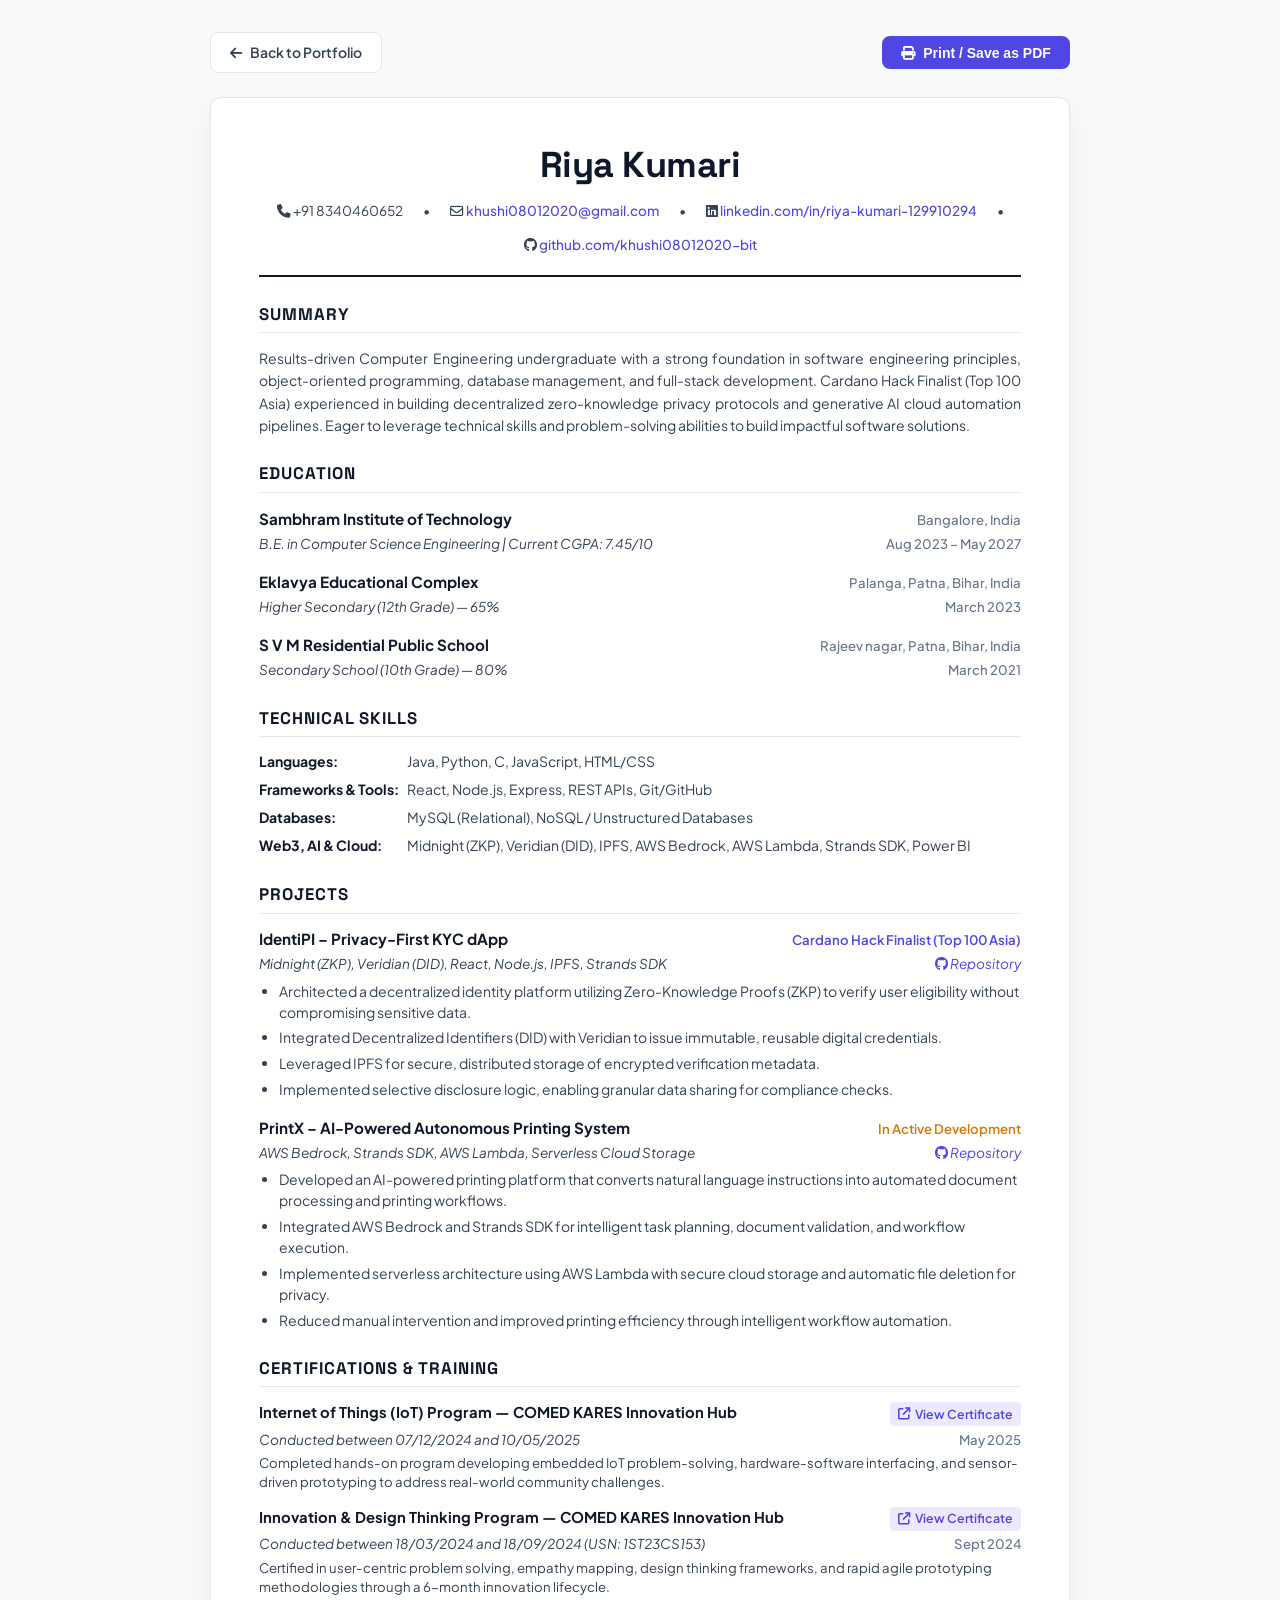
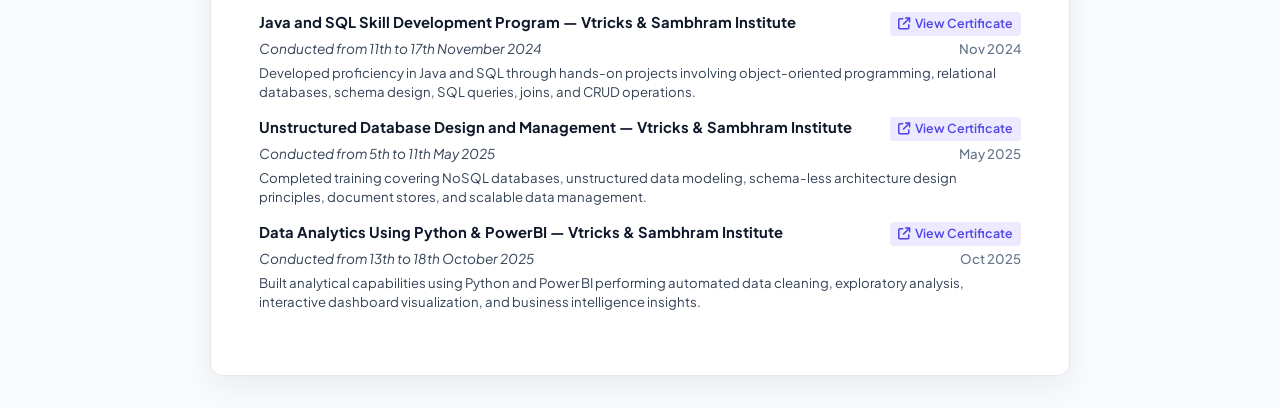
==== resume.html @ e26a0f0b "feat: add 5 verified certificates with preview links, descriptions, and printable resume" ====
<!DOCTYPE html>
<html lang="en">
<head>
  <meta charset="UTF-8" />
  <meta name="viewport" content="width=device-width, initial-scale=1.0" />
  <title>Riya Kumari - Resume</title>
  <link rel="preconnect" href="https://fonts.googleapis.com">
  <link rel="preconnect" href="https://fonts.gstatic.com" crossorigin>
  <link href="https://fonts.googleapis.com/css2?family=Plus+Jakarta+Sans:wght@300;400;500;600;700;800&family=Space+Grotesk:wght@600;700&display=swap" rel="stylesheet">
  <link rel="stylesheet" href="https://cdnjs.cloudflare.com/ajax/libs/font-awesome/6.5.1/css/all.min.css" />
  <style>
    :root {
      --primary: #0f172a;
      --secondary: #334155;
      --muted: #64748b;
      --accent: #4f46e5;
      --border: #e2e8f0;
      --bg: #f8fafc;
      --card-bg: #ffffff;
    }

    * {
      box-sizing: border-box;
      margin: 0;
      padding: 0;
    }

    body {
      font-family: 'Plus Jakarta Sans', system-ui, sans-serif;
      background-color: var(--bg);
      color: var(--primary);
      line-height: 1.55;
      font-size: 14px;
      padding: 2rem 1rem;
    }

    .resume-wrapper {
      max-width: 860px;
      margin: 0 auto;
      background: var(--card-bg);
      border-radius: 12px;
      padding: 2.5rem 3rem;
      box-shadow: 0 10px 30px rgba(0, 0, 0, 0.06);
      border: 1px solid var(--border);
    }

    .action-bar {
      max-width: 860px;
      margin: 0 auto 1.5rem auto;
      display: flex;
      justify-content: space-between;
      align-items: center;
    }

    .btn {
      display: inline-flex;
      align-items: center;
      gap: 0.5rem;
      padding: 0.55rem 1.2rem;
      font-size: 0.875rem;
      font-weight: 600;
      border-radius: 8px;
      text-decoration: none;
      cursor: pointer;
      border: none;
      transition: all 0.2s;
    }

    .btn-primary {
      background: var(--accent);
      color: #fff;
    }
    .btn-primary:hover {
      background: #4338ca;
    }

    .btn-secondary {
      background: #fff;
      color: var(--secondary);
      border: 1px solid var(--border);
    }
    .btn-secondary:hover {
      background: #f1f5f9;
    }

    /* Header */
    .resume-header {
      border-bottom: 2px solid var(--primary);
      padding-bottom: 1.25rem;
      margin-bottom: 1.5rem;
      text-align: center;
    }

    .resume-name {
      font-family: 'Space Grotesk', sans-serif;
      font-size: 2.25rem;
      font-weight: 700;
      letter-spacing: -0.5px;
      color: var(--primary);
      margin-bottom: 0.4rem;
    }

    .contact-row {
      display: flex;
      flex-wrap: wrap;
      justify-content: center;
      align-items: center;
      gap: 0.75rem 1.25rem;
      font-size: 0.85rem;
      color: var(--secondary);
    }

    .contact-row a {
      color: var(--accent);
      text-decoration: none;
      font-weight: 500;
    }
    .contact-row a:hover {
      text-decoration: underline;
    }

    /* Section styling */
    .section {
      margin-bottom: 1.5rem;
    }

    .section-title {
      font-family: 'Space Grotesk', sans-serif;
      font-size: 1.05rem;
      font-weight: 700;
      text-transform: uppercase;
      letter-spacing: 1px;
      color: var(--primary);
      border-bottom: 1.5px solid var(--border);
      padding-bottom: 0.35rem;
      margin-bottom: 0.85rem;
    }

    /* Summary */
    .summary-text {
      color: var(--secondary);
      text-align: justify;
      line-height: 1.6;
    }

    /* Education & Projects entries */
    .entry {
      margin-bottom: 1rem;
    }
    .entry:last-child {
      margin-bottom: 0;
    }

    .entry-header {
      display: flex;
      justify-content: space-between;
      align-items: baseline;
      font-weight: 700;
      color: var(--primary);
      font-size: 0.95rem;
    }

    .entry-subheader {
      display: flex;
      justify-content: space-between;
      align-items: baseline;
      font-size: 0.85rem;
      color: var(--secondary);
      margin-top: 0.15rem;
      font-style: italic;
    }

    .entry-location, .entry-date {
      font-weight: 500;
      font-style: normal;
      color: var(--muted);
      font-size: 0.825rem;
    }

    ul.bullet-list {
      margin-top: 0.4rem;
      padding-left: 1.25rem;
      color: var(--secondary);
    }

    ul.bullet-list li {
      margin-bottom: 0.3rem;
      line-height: 1.5;
    }

    /* Skills list */
    .skills-grid {
      display: flex;
      flex-direction: column;
      gap: 0.4rem;
    }

    .skills-row {
      display: flex;
      gap: 0.5rem;
      font-size: 0.875rem;
    }

    .skills-label {
      font-weight: 700;
      min-width: 140px;
      color: var(--primary);
    }

    .skills-values {
      color: var(--secondary);
    }

    /* Certifications */
    .cert-item {
      margin-bottom: 0.9rem;
    }
    .cert-item:last-child {
      margin-bottom: 0;
    }

    .cert-title-row {
      display: flex;
      justify-content: space-between;
      align-items: baseline;
      font-size: 0.925rem;
      font-weight: 700;
    }

    .cert-link {
      display: inline-flex;
      align-items: center;
      gap: 0.3rem;
      font-size: 0.775rem;
      color: var(--accent);
      background: #ede9fe;
      padding: 0.15rem 0.5rem;
      border-radius: 4px;
      text-decoration: none;
      font-weight: 600;
      transition: all 0.2s;
    }
    .cert-link:hover {
      background: #ddd6fe;
      text-decoration: none;
    }

    .cert-desc {
      font-size: 0.825rem;
      color: var(--secondary);
      margin-top: 0.2rem;
      line-height: 1.45;
    }

    /* Print styles */
    @media print {
      body {
        background: #fff;
        padding: 0;
      }
      .action-bar {
        display: none !important;
      }
      .resume-wrapper {
        box-shadow: none;
        border: none;
        padding: 0;
        max-width: 100%;
      }
      .cert-link {
        border: 1px solid #cbd5e1;
        background: transparent;
        color: #1e293b;
      }
      a {
        text-decoration: none;
        color: inherit !important;
      }
    }
  </style>
</head>
<body>

  <!-- Top Action Bar -->
  <div class="action-bar">
    <a href="index.html" class="btn btn-secondary">
      <i class="fa-solid fa-arrow-left"></i> Back to Portfolio
    </a>
    <div style="display: flex; gap: 0.75rem;">
      <button onclick="window.print()" class="btn btn-primary">
        <i class="fa-solid fa-print"></i> Print / Save as PDF
      </button>
    </div>
  </div>

  <main class="resume-wrapper">
    <!-- Header -->
    <header class="resume-header">
      <h1 class="resume-name">Riya Kumari</h1>
      <div class="contact-row">
        <span><i class="fa-solid fa-phone"></i> +91 8340460652</span>
        <span>&bull;</span>
        <span><i class="fa-regular fa-envelope"></i> <a href="mailto:khushi08012020@gmail.com">khushi08012020@gmail.com</a></span>
        <span>&bull;</span>
        <span><i class="fa-brands fa-linkedin"></i> <a href="https://www.linkedin.com/in/riya-kumari-129910294" target="_blank">linkedin.com/in/riya-kumari-129910294</a></span>
        <span>&bull;</span>
        <span><i class="fa-brands fa-github"></i> <a href="https://github.com/khushi08012020-bit" target="_blank">github.com/khushi08012020-bit</a></span>
      </div>
    </header>

    <!-- Summary -->
    <section class="section">
      <h2 class="section-title">Summary</h2>
      <p class="summary-text">
        Results-driven Computer Engineering undergraduate with a strong foundation in software engineering principles, object-oriented programming, database management, and full-stack development. Cardano Hack Finalist (Top 100 Asia) experienced in building decentralized zero-knowledge privacy protocols and generative AI cloud automation pipelines. Eager to leverage technical skills and problem-solving abilities to build impactful software solutions.
      </p>
    </section>

    <!-- Education -->
    <section class="section">
      <h2 class="section-title">Education</h2>
      
      <div class="entry">
        <div class="entry-header">
          <span>Sambhram Institute of Technology</span>
          <span class="entry-location">Bangalore, India</span>
        </div>
        <div class="entry-subheader">
          <span>B.E. in Computer Science Engineering | Current CGPA: 7.45/10</span>
          <span class="entry-date">Aug 2023 &ndash; May 2027</span>
        </div>
      </div>

      <div class="entry">
        <div class="entry-header">
          <span>Eklavya Educational Complex</span>
          <span class="entry-location">Palanga, Patna, Bihar, India</span>
        </div>
        <div class="entry-subheader">
          <span>Higher Secondary (12th Grade) &mdash; 65%</span>
          <span class="entry-date">March 2023</span>
        </div>
      </div>

      <div class="entry">
        <div class="entry-header">
          <span>S V M Residential Public School</span>
          <span class="entry-location">Rajeev nagar, Patna, Bihar, India</span>
        </div>
        <div class="entry-subheader">
          <span>Secondary School (10th Grade) &mdash; 80%</span>
          <span class="entry-date">March 2021</span>
        </div>
      </div>
    </section>

    <!-- Technical Skills -->
    <section class="section">
      <h2 class="section-title">Technical Skills</h2>
      <div class="skills-grid">
        <div class="skills-row">
          <span class="skills-label">Languages:</span>
          <span class="skills-values">Java, Python, C, JavaScript, HTML/CSS</span>
        </div>
        <div class="skills-row">
          <span class="skills-label">Frameworks & Tools:</span>
          <span class="skills-values">React, Node.js, Express, REST APIs, Git/GitHub</span>
        </div>
        <div class="skills-row">
          <span class="skills-label">Databases:</span>
          <span class="skills-values">MySQL (Relational), NoSQL / Unstructured Databases</span>
        </div>
        <div class="skills-row">
          <span class="skills-label">Web3, AI & Cloud:</span>
          <span class="skills-values">Midnight (ZKP), Veridian (DID), IPFS, AWS Bedrock, AWS Lambda, Strands SDK, Power BI</span>
        </div>
      </div>
    </section>

    <!-- Projects -->
    <section class="section">
      <h2 class="section-title">Projects</h2>

      <div class="entry">
        <div class="entry-header">
          <span>IdentiPI &ndash; Privacy-First KYC dApp</span>
          <span class="entry-date" style="color: var(--accent); font-weight: 600;">Cardano Hack Finalist (Top 100 Asia)</span>
        </div>
        <div class="entry-subheader">
          <span>Midnight (ZKP), Veridian (DID), React, Node.js, IPFS, Strands SDK</span>
          <span><a href="https://github.com/khushi08012020-bit/IdentiPI." target="_blank" style="color: var(--accent); text-decoration: none;"><i class="fa-brands fa-github"></i> Repository</a></span>
        </div>
        <ul class="bullet-list">
          <li>Architected a decentralized identity platform utilizing Zero-Knowledge Proofs (ZKP) to verify user eligibility without compromising sensitive data.</li>
          <li>Integrated Decentralized Identifiers (DID) with Veridian to issue immutable, reusable digital credentials.</li>
          <li>Leveraged IPFS for secure, distributed storage of encrypted verification metadata.</li>
          <li>Implemented selective disclosure logic, enabling granular data sharing for compliance checks.</li>
        </ul>
      </div>

      <div class="entry">
        <div class="entry-header">
          <span>PrintX &ndash; AI-Powered Autonomous Printing System</span>
          <span class="entry-date" style="color: #d97706; font-weight: 600;">In Active Development</span>
        </div>
        <div class="entry-subheader">
          <span>AWS Bedrock, Strands SDK, AWS Lambda, Serverless Cloud Storage</span>
          <span><a href="https://github.com/khushi08012020-bit/PrintX" target="_blank" style="color: var(--accent); text-decoration: none;"><i class="fa-brands fa-github"></i> Repository</a></span>
        </div>
        <ul class="bullet-list">
          <li>Developed an AI-powered printing platform that converts natural language instructions into automated document processing and printing workflows.</li>
          <li>Integrated AWS Bedrock and Strands SDK for intelligent task planning, document validation, and workflow execution.</li>
          <li>Implemented serverless architecture using AWS Lambda with secure cloud storage and automatic file deletion for privacy.</li>
          <li>Reduced manual intervention and improved printing efficiency through intelligent workflow automation.</li>
        </ul>
      </div>
    </section>

    <!-- Certifications -->
    <section class="section">
      <h2 class="section-title">Certifications & Training</h2>

      <div class="cert-item">
        <div class="cert-title-row">
          <span>Internet of Things (IoT) Program &mdash; COMED KARES Innovation Hub</span>
          <a href="assets/certificates/internet-of-things-iot.jpg" target="_blank" class="cert-link">
            <i class="fa-solid fa-arrow-up-right-from-square"></i> View Certificate
          </a>
        </div>
        <div class="entry-subheader">
          <span>Conducted between 07/12/2024 and 10/05/2025</span>
          <span class="entry-date">May 2025</span>
        </div>
        <p class="cert-desc">
          Completed hands-on program developing embedded IoT problem-solving, hardware-software interfacing, and sensor-driven prototyping to address real-world community challenges.
        </p>
      </div>

      <div class="cert-item">
        <div class="cert-title-row">
          <span>Innovation & Design Thinking Program &mdash; COMED KARES Innovation Hub</span>
          <a href="assets/certificates/innovation-design-thinking.jpg" target="_blank" class="cert-link">
            <i class="fa-solid fa-arrow-up-right-from-square"></i> View Certificate
          </a>
        </div>
        <div class="entry-subheader">
          <span>Conducted between 18/03/2024 and 18/09/2024 (USN: 1ST23CS153)</span>
          <span class="entry-date">Sept 2024</span>
        </div>
        <p class="cert-desc">
          Certified in user-centric problem solving, empathy mapping, design thinking frameworks, and rapid agile prototyping methodologies through a 6-month innovation lifecycle.
        </p>
      </div>

      <div class="cert-item">
        <div class="cert-title-row">
          <span>Java and SQL Skill Development Program &mdash; Vtricks & Sambhram Institute</span>
          <a href="assets/certificates/java-sql-skill-development.jpg" target="_blank" class="cert-link">
            <i class="fa-solid fa-arrow-up-right-from-square"></i> View Certificate
          </a>
        </div>
        <div class="entry-subheader">
          <span>Conducted from 11th to 17th November 2024</span>
          <span class="entry-date">Nov 2024</span>
        </div>
        <p class="cert-desc">
          Developed proficiency in Java and SQL through hands-on projects involving object-oriented programming, relational databases, schema design, SQL queries, joins, and CRUD operations.
        </p>
      </div>

      <div class="cert-item">
        <div class="cert-title-row">
          <span>Unstructured Database Design and Management &mdash; Vtricks & Sambhram Institute</span>
          <a href="assets/certificates/unstructured-database-nosql.jpg" target="_blank" class="cert-link">
            <i class="fa-solid fa-arrow-up-right-from-square"></i> View Certificate
          </a>
        </div>
        <div class="entry-subheader">
          <span>Conducted from 5th to 11th May 2025</span>
          <span class="entry-date">May 2025</span>
        </div>
        <p class="cert-desc">
          Completed training covering NoSQL databases, unstructured data modeling, schema-less architecture design principles, document stores, and scalable data management.
        </p>
      </div>

      <div class="cert-item">
        <div class="cert-title-row">
          <span>Data Analytics Using Python & PowerBI &mdash; Vtricks & Sambhram Institute</span>
          <a href="assets/certificates/data-analytics-python-powerbi.jpg" target="_blank" class="cert-link">
            <i class="fa-solid fa-arrow-up-right-from-square"></i> View Certificate
          </a>
        </div>
        <div class="entry-subheader">
          <span>Conducted from 13th to 18th October 2025</span>
          <span class="entry-date">Oct 2025</span>
        </div>
        <p class="cert-desc">
          Built analytical capabilities using Python and Power BI performing automated data cleaning, exploratory analysis, interactive dashboard visualization, and business intelligence insights.
        </p>
      </div>
    </section>
  </main>

</body>
</html>
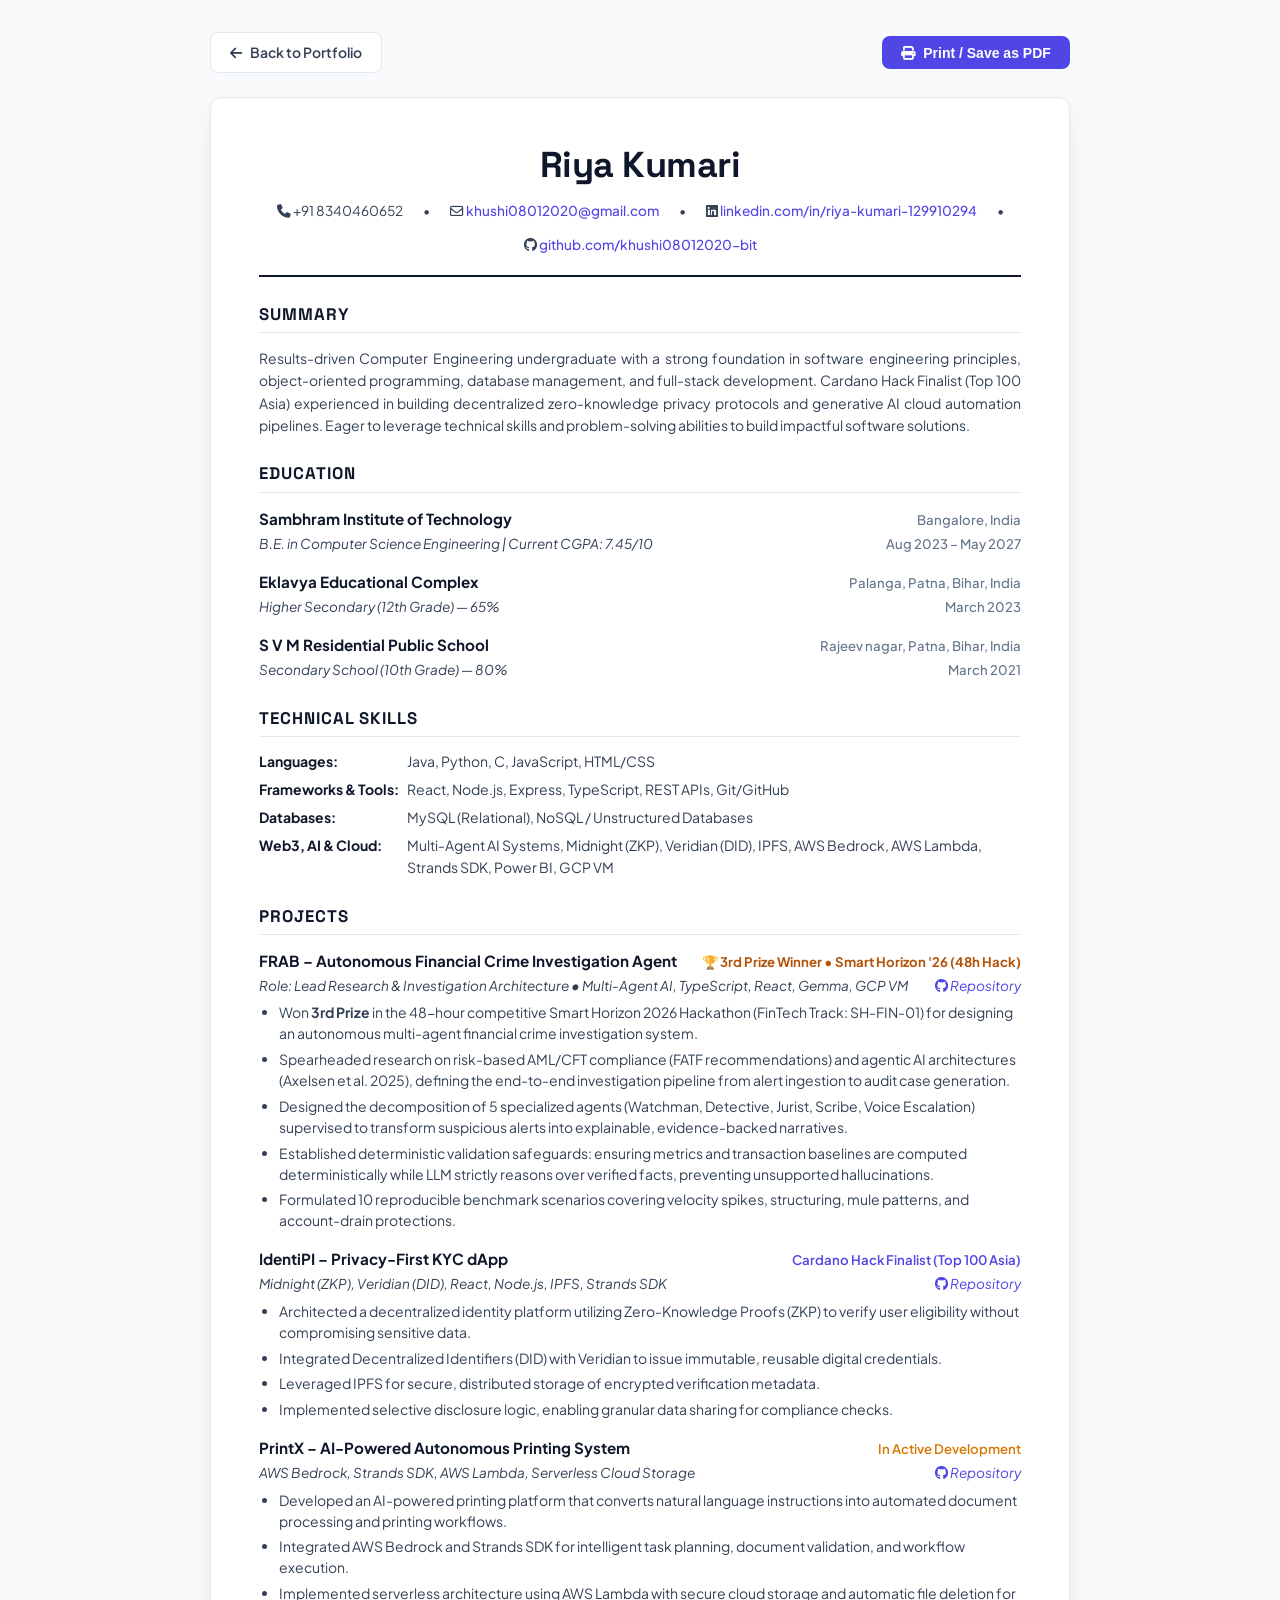
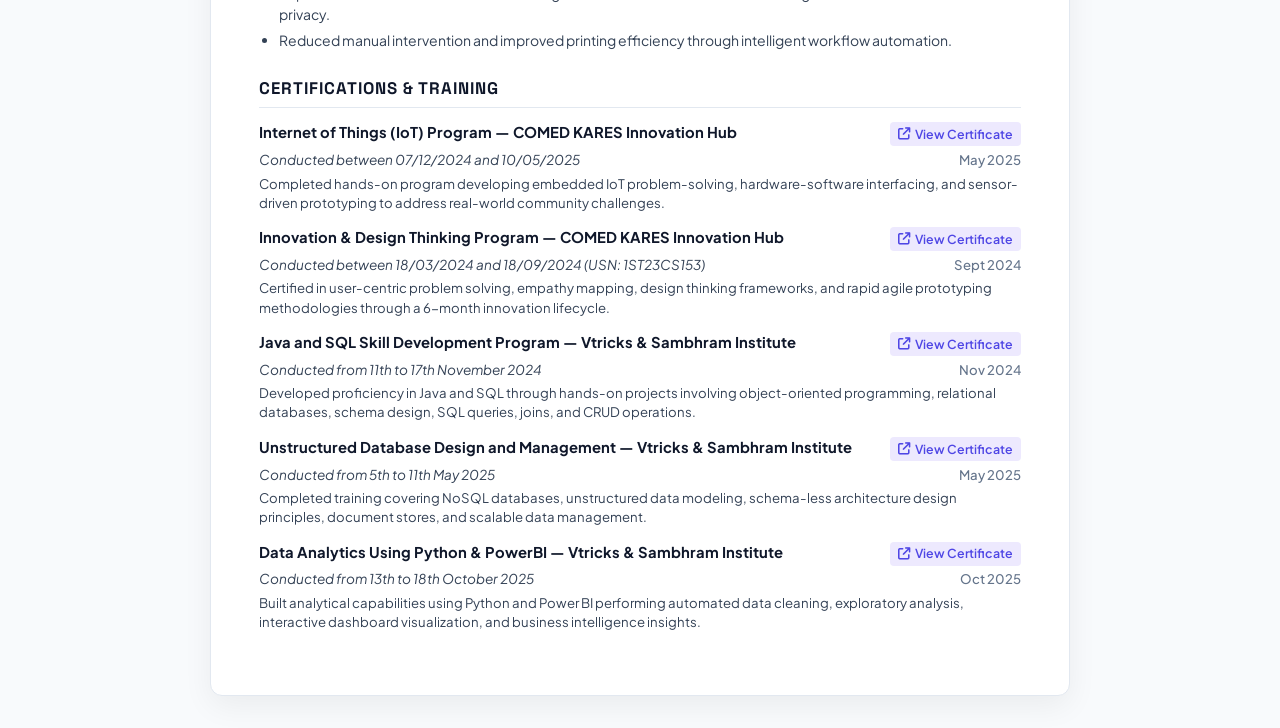
==== commit 9ce991d5: "feat: add FRAB 3rd prize winning financial crime investigator project to portfolio and resume" ====
--- a/resume.html
+++ b/resume.html
@@ -364,7 +364,7 @@
         </div>
         <div class="skills-row">
           <span class="skills-label">Frameworks & Tools:</span>
-          <span class="skills-values">React, Node.js, Express, REST APIs, Git/GitHub</span>
+          <span class="skills-values">React, Node.js, Express, TypeScript, REST APIs, Git/GitHub</span>
         </div>
         <div class="skills-row">
           <span class="skills-label">Databases:</span>
@@ -372,7 +372,7 @@
         </div>
         <div class="skills-row">
           <span class="skills-label">Web3, AI & Cloud:</span>
-          <span class="skills-values">Midnight (ZKP), Veridian (DID), IPFS, AWS Bedrock, AWS Lambda, Strands SDK, Power BI</span>
+          <span class="skills-values">Multi-Agent AI Systems, Midnight (ZKP), Veridian (DID), IPFS, AWS Bedrock, AWS Lambda, Strands SDK, Power BI, GCP VM</span>
         </div>
       </div>
     </section>
@@ -380,6 +380,24 @@
     <!-- Projects -->
     <section class="section">
       <h2 class="section-title">Projects</h2>
+
+      <div class="entry">
+        <div class="entry-header">
+          <span>FRAB &ndash; Autonomous Financial Crime Investigation Agent</span>
+          <span class="entry-date" style="color: #b45309; font-weight: 700;">🏆 3rd Prize Winner &bull; Smart Horizon '26 (48h Hack)</span>
+        </div>
+        <div class="entry-subheader">
+          <span>Role: Lead Research & Investigation Architecture &bull; Multi-Agent AI, TypeScript, React, Gemma, GCP VM</span>
+          <span><a href="https://github.com/khushi08012020-bit/FRAB-financial-crime-investigator" target="_blank" style="color: var(--accent); text-decoration: none;"><i class="fa-brands fa-github"></i> Repository</a></span>
+        </div>
+        <ul class="bullet-list">
+          <li>Won <strong>3rd Prize</strong> in the 48-hour competitive Smart Horizon 2026 Hackathon (FinTech Track: SH-FIN-01) for designing an autonomous multi-agent financial crime investigation system.</li>
+          <li>Spearheaded research on risk-based AML/CFT compliance (FATF recommendations) and agentic AI architectures (Axelsen et al. 2025), defining the end-to-end investigation pipeline from alert ingestion to audit case generation.</li>
+          <li>Designed the decomposition of 5 specialized agents (Watchman, Detective, Jurist, Scribe, Voice Escalation) supervised to transform suspicious alerts into explainable, evidence-backed narratives.</li>
+          <li>Established deterministic validation safeguards: ensuring metrics and transaction baselines are computed deterministically while LLM strictly reasons over verified facts, preventing unsupported hallucinations.</li>
+          <li>Formulated 10 reproducible benchmark scenarios covering velocity spikes, structuring, mule patterns, and account-drain protections.</li>
+        </ul>
+      </div>
 
       <div class="entry">
         <div class="entry-header">
